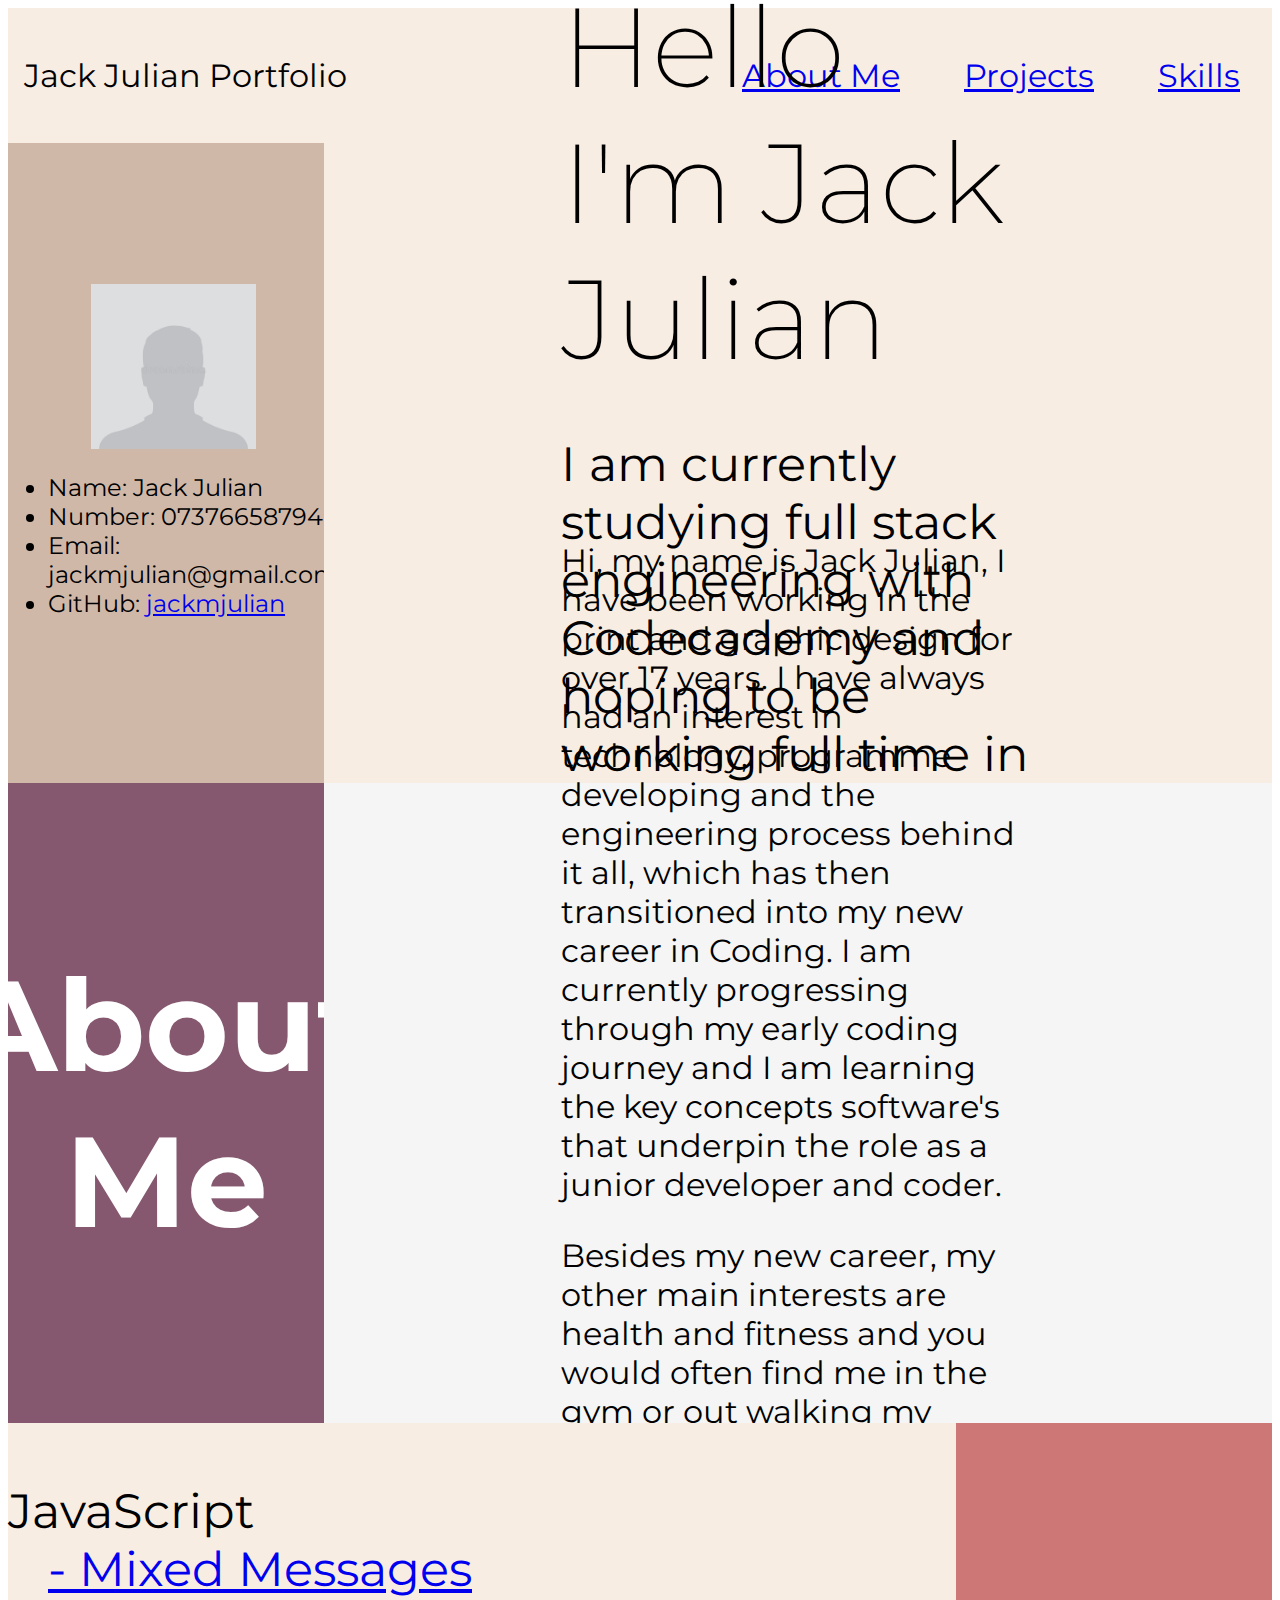
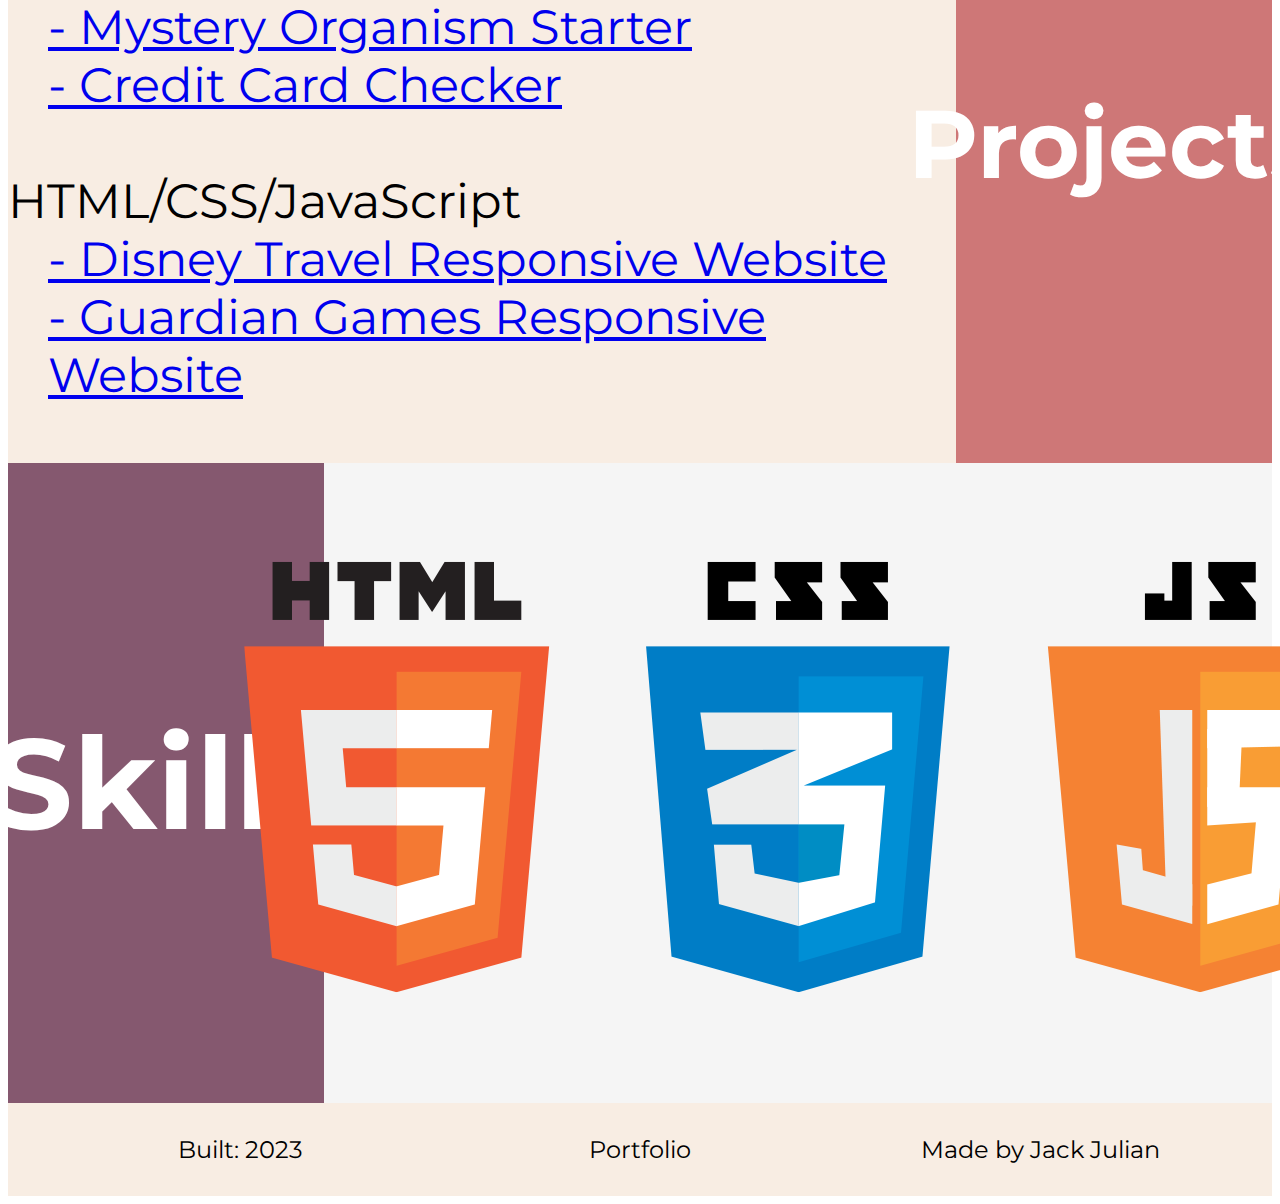
==== index.html @ 4a339996 "First Commit" ====
<!DOCTYPE html>
<html lang="en">
<head>
    <meta charset="UTF-8">
    <meta name="viewport" content="width=device-width, initial-scale=1.0">
    <link rel="preconnect" href="https://fonts.googleapis.com">
    <link rel="preconnect" href="https://fonts.gstatic.com" crossorigin>
    <link href="https://fonts.googleapis.com/css2?family=Montserrat:wght@300&display=swap" rel="stylesheet">
    <link rel="stylesheet" href="./index.css">
    <link rel="stylesheet" href="./index800pixels.css">
    <link rel="stylesheet" href="./index390pixels.css">
    <title>Jack Portfolio</title>
</head>
<body>
    <header>
        <div class="header-name">Jack Julian Portfolio</div>
        <nav class="headlinks">
            <ul>
                <a href="#about-link"><li>About Me</li></a>
                <a href="#project-link"><li>Projects</li></a>
                <a href="#skills-link"><li>Skills</li></a>
            </ul>
        </nav>
    </header>

    <main>
        <!--First Portfolio Section-->
        <section id="grid-container-1">
            <div id="portfolio-left">
                <div id="portfolio-content">
                    <img src="/resources/Avatar.jpeg">
                    <ul>
                        <li>Name: Jack Julian</li>
                        <li>Number: 07376658794</li>
                        <li>Email: jackmjulian@gmail.com</li>
                        <li>GitHub: <a href="https://github.com/jackmjulian">jackmjulian</a></li>
                    </ul>
                </div>
            </div>
            <div id="intro-right">
                <div id="intro-text">
                <h1>Hello<br>I'm Jack Julian</h1>
                <p>I am currently studying full stack engineering with Codecademy and hoping to be working full time in the field by the end of 2023.</p>
                </div>
            </div>
        </section>

        <!--About Me Section-->
        <secton id="grid-container-2">
            <div id="row2-left">
                <div id="row2-left-content">
                    <a id="about-link"><h1>About<br>Me</h1></a>
                </div>
            </div>
            <div id="row2-right">
                <div id="row2-right-content">
                    <p>Hi, my name is Jack Julian, I have been working in the print and graphic design for over 17 years. I have always had an interest in technology, programme developing and the engineering process behind it all, which has then transitioned into my new career in Coding. I am currently progressing through my early coding journey and I am learning the key concepts software's that underpin the role as a junior developer and coder.</p>
                    <p>
                        Besides my new career, my other main interests are health and fitness and you would often find me in the gym or out walking my cockapoo puppy. I am also a keen online gamer, travel the world with my wife and I am a big NBA fan and my next out of work goal, is to watch a NBA game court side. </p>
                </div>
            </div>
        </secton>

        <!--Porjects Section-->
        <secton id="grid-container-3">
            <div id="row3-left">
                <div id="row3-left-content">
                    <dl>
                        <dt>JavaScript</dt>
                        <a href="https://github.com/jackmjulian/Mixed-Messages-Project"><dd>- Mixed Messages</dd></a>
                        <a href="https://github.com/jackmjulian/Mystery-Orgniasm-Starter"><dd>- Mystery Organism Starter</dd></a>
                        <a href="https://github.com/jackmjulian/Credit-Card-Checker"><dd>- Credit Card Checker</dd></a>
                        <br>
                        <dt>HTML/CSS/JavaScript</dt>
                        <a href="https://github.com/jackmjulian/Disney-Travel-Responsive-Website"><dd>- Disney Travel Responsive Website</dd></a>
                        <a href="https://github.com/jackmjulian/Guardian-Games-Responsive-Website"><dd>- Guardian Games Responsive Website</dd></a>
                      </dl>
                    <!--
                    <ul>
                        <li>Mixed Messages</li>
                        <li>Mystery Organism Starter</li>
                        <li>Credit Card Checker</li>
                        <li>Disney Travel Responsive Website</li>
                        <li>Guardian Games Responsive Website</li>
                    </ul>>
                    -->
                </div>
            </div>
            <div id="row3-right">
                <div id="row3-right-content">
                    <a id="project-link"><h1>Projects</h1></a>
                </div>
            </div>
        </secton>

                <!--Skills Section-->
                <secton id="grid-container-4">
                    <div id="row4-left">
                        <div id="row4-left-content">
                            <a id="skills-link"><h1>Skills</h1></a>
                        </div>
                    </div>
                    <div id="row4-right">
                        <div id="row4-right-content">
                            <img src="/resources/html5-logo-devextreme-multi-purpose-controls-html-javascript-3.png">
                            <!--<ul>
                                <li>HTML</li>
                                <br>
                                <li>CSS</li>
                                <br>
                                <li>JavaScript</li>
                            </ul>-->
                        </div>
                    </div>
                </secton>
    </main>
    
    <footer>
        <div class="footer_container">
            <div class="footer_text">
                <span>Built: 2023</span>
                <span>Portfolio</span>
                <span>Made by Jack Julian</span>
            </div>
        </footer_container>
    </footer>
</body>
</html>
---- index.css ----
@media only screen and (min-width: 801px) {

html {
    font-family: 'Montserrat', sans-serif;
    font-size: 1rem;
}

header {
    display: flex;
    justify-content: center;
    width: 100%;
    background-color: #F8EDE3;
}

header .header-name {
    display: flex;
    flex: 1;
    font-size: 2rem;
    align-items: center;
    padding: 1rem;
}

nav ul {
    display: flex;
    flex: 1;
    text-decoration: underline;
}

nav li {
    padding: 2rem;
    font-size: 2rem;
    list-style: none;
}

#grid-container-1 {
    display: flex;
    justify-content: space-evenly;
    justify-content: center;
    height: 40rem;
}

#portfolio-left {
    display: flex;
    background-color: #D0B8A8;
    width: 25%;
    font-size: 1.5rem;
}

#portfolio-left img {
    width: 50%;
}

#portfolio-content {
    display: grid;
    justify-items: center;
    align-content: center;
}


#intro-right {
        display: flex;
        background-color: #F8EDE3;
        justify-content: center;
        align-items: center;
        font-size: 3em;
        width: 75%;
}

#intro-text {
    width: 50%;
}

#intro-text h1 {
    font-size: 7rem;
    font-weight: 200;
    margin: 0;
}

#grid-container-2, #grid-container-4 {
    display: flex;
    justify-content: space-evenly;
    justify-content: center;
    height: 40rem;
}

#row2-left, #row4-left {
    display: flex;
    background-color: #85586F;
    width: 25%;
    justify-content: center;
    align-items: center;
    font-size: 4rem;
    text-align: center;
}

#row2-left-content, #row4-left-content {
    display: grid;
    justify-items: center;
    align-content: center;
    color: white;
}

#row2-right {
    display: flex;
    background-color: whitesmoke;
    justify-content: center;
    align-items: center;
    font-size: 2em;
    width: 75%;
}

#row2-right-content {
    width: 50%;
}

#grid-container-3 {
    display: flex;
    justify-content: space-evenly;
    justify-content: center;
    height: 40rem;
}

#row3-left {
    display: flex;
    background-color: #F8EDE3;
    width: 75%;
    justify-content: center;
    align-items: center;
    font-size: 3rem;
}

#row3-left-content {
    display: grid;
    justify-items: center;
    align-content: center;
}

#row3-right {
    display: flex;
    background-color: #CE7777;
    color: white;
    justify-content: center;
    align-items: center;
    font-size: 3em;
    width: 25%;
}

#row4-right {
    display: flex;
    background-color: whitesmoke;
    justify-content: center;
    align-items: center;
    font-size: 3em;
    width: 75%;
}

.footer_container {
    display: flex;
    padding: 2rem;
    text-align: center;
    background-color: #F8EDE3;
}

.footer_text {
justify-content: center;
display: flex;
width: 100%;
}

.footer_text span {
    flex: 1;
    font-size: 1.5rem;
}
}
---- index800pixels.css ----
@media only screen and (max-width: 800px) and (min-width: 391px) {

    html {
        font-family: 'Montserrat', sans-serif;
        font-size: 0.5rem;
    }
    
    header {
        display: flex;
        justify-content: center;
        width: 100%;
        background-color: #F8EDE3;
    }
    
    header .header-name {
        display: flex;
        flex: 1;
        font-size: 2rem;
        align-items: center;
        padding: 1rem;
    }
    
    nav ul {
        display: flex;
        flex: 1;
        text-decoration: underline;
    }
    
    nav li {
        padding: 2rem;
        font-size: 2rem;
        list-style: none;
    }
    
    #grid-container-1 {
        display: flex;
        justify-content: space-evenly;
        justify-content: center;
        height: 40rem;
    }
    
    #portfolio-left {
        display: flex;
        background-color: #D0B8A8;
        width: 25%;
        font-size: 1rem;
    }
    
    #portfolio-left img {
        width: 75%;
    }
    
    #portfolio-content {
        display: grid;
        justify-items: center;
        align-content: center;
    }
    
    
    #intro-right {
            display: flex;
            background-color: #F8EDE3;
            justify-content: center;
            align-items: center;
            font-size: 2em;
            width: 75%;
    }
    
    #intro-text {
        width: 50%;
    }
    
    #intro-text h1 {
        font-size: 3rem;
        font-weight: 200;
        margin: 0;
    }
    
    #grid-container-2, #grid-container-4 {
        display: flex;
        justify-content: space-evenly;
        justify-content: center;
        height: 40rem;
    }
    
    #row2-left, #row4-left {
        display: flex;
        background-color: #85586F;
        width: 25%;
        justify-content: center;
        align-items: center;
        font-size: 2rem;
        text-align: center;
    }
    
    #row2-left-content {
        display: grid;
        justify-items: center;
        align-content: center;
        color: white;
    }
    
    #row2-right {
        display: flex;
        background-color: whitesmoke;
        justify-content: center;
        align-items: center;
        font-size: 1.5em;
        width: 75%;
    }
    
    #row2-right-content {
        width: 50%;
    }
    
    #grid-container-3 {
        display: flex;
        justify-content: space-evenly;
        justify-content: center;
        height: 40rem;
    }
    
    #row3-left {
        display: flex;
        background-color: #F8EDE3;
        width: 75%;
        justify-content: center;
        align-items: center;
        font-size: 2rem;
    }
    
    #row3-left-content {
        display: grid;
        justify-items: center;
        align-content: center;
    }
    
    #row3-right {
        display: flex;
        background-color: #CE7777;
        color: white;
        justify-content: center;
        align-items: center;
        font-size: 2em;
        width: 25%;
    }
    
    #row4-right {
        display: flex;
        background-color: whitesmoke;
        justify-content: center;
        align-items: center;
        font-size: 1.5em;
        width: 75%;
    }
    
    #row4-left-content {
        display: grid;
        justify-items: center;
        align-content: center;
        color: white;
    }

    #row4-right-content img {
        width: 80%;
        padding: 8rem;
    }

    .footer_container {
        display: flex;
        padding: 2rem;
        text-align: center;
        background-color: #F8EDE3;
    }
    
    .footer_text {
    justify-content: center;
    display: flex;
    width: 100%;
    }
    
    .footer_text span {
        flex: 1;
        font-size: 1.5rem;
    }
    }
---- index390pixels.css ----
@media only screen and (max-width: 391px) {

    html {
        font-family: 'Montserrat', sans-serif;
        font-size: 0.4rem;
    }
    
    header {
        display: flex;
        justify-content: center;
        width: 100%;
        background-color: #F8EDE3;
    }
    
    header .header-name {
        display: flex;
        flex: 1;
        font-size: 2rem;
        align-items: center;
        padding: 1rem;
    }
    
    nav ul {
        display: flex;
        flex: 1;
        text-decoration: underline;
    }
    
    nav li {
        padding: 2rem;
        font-size: 2rem;
        list-style: none;
    }
    
    #grid-container-1 {
        display: flex;
        justify-content: space-evenly;
        justify-content: center;
        height: 40rem;
    }
    
    #portfolio-left {
        display: flex;
        background-color: #D0B8A8;
        width: 25%;
        font-size: 1rem;
    }
    
    #portfolio-left img {
        width: 70%;
    }
    
    #portfolio-content {
        display: grid;
        justify-items: center;
        align-content: center;
        width: 25%;
    }
    
    #portfolio-content ul {
        padding-left: 2rem;
    }
    
    #intro-right {
            display: flex;
            background-color: #F8EDE3;
            justify-content: center;
            align-items: center;
            font-size: 1.5em;
            width: 75%;
    }
    
    #intro-text {
        width: 50%;
    }
    
    #intro-text h1 {
        font-size: 3rem;
        font-weight: 200;
        margin: 0;
    }
    
    #grid-container-2, #grid-container-4 {
        display: flex;
        justify-content: space-evenly;
        justify-content: center;
        height: 40rem;
    }
    
    #row2-left, #row4-left {
        display: flex;
        background-color: #85586F;
        width: 25%;
        justify-content: center;
        align-items: center;
        font-size: 1.5rem;
        text-align: center;
    }
    
    #row2-left-content {
        display: grid;
        justify-items: center;
        align-content: center;
        color: white;
    }
    
    #row2-right {
        display: flex;
        background-color: whitesmoke;
        justify-content: center;
        align-items: center;
        font-size: 1.5em;
        width: 75%;
    }
    
    #row2-right-content {
        width: 75%;
    }
    
    #grid-container-3 {
        display: flex;
        justify-content: space-evenly;
        justify-content: center;
        height: 40rem;
    }
    
    #row3-left {
        display: flex;
        background-color: #F8EDE3;
        width: 75%;
        justify-content: center;
        align-items: center;
        font-size: 1.5rem;
    }
    
    #row3-left-content {
        display: grid;
        justify-items: center;
        align-content: center;
    }
    
    #row3-right {
        display: flex;
        background-color: #CE7777;
        color: white;
        justify-content: center;
        align-items: center;
        font-size: 1.5em;
        width: 25%;
    }
    
    #row4-right {
        display: flex;
        background-color: whitesmoke;
        justify-content: center;
        align-items: center;
        font-size: 1.5em;
        width: 75%;
    }
    
    #row4-left-content {
        display: grid;
        justify-items: center;
        align-content: center;
        color: white;
    }

    #row4-right-content img {
        width: 80%;
        padding: 5rem;
    }

    .footer_container {
        display: flex;
        padding: 2rem;
        text-align: center;
        background-color: #F8EDE3;
    }
    
    .footer_text {
    justify-content: center;
    display: flex;
    width: 100%;
    }
    
    .footer_text span {
        flex: 1;
        font-size: 1.5rem;
    }
    }
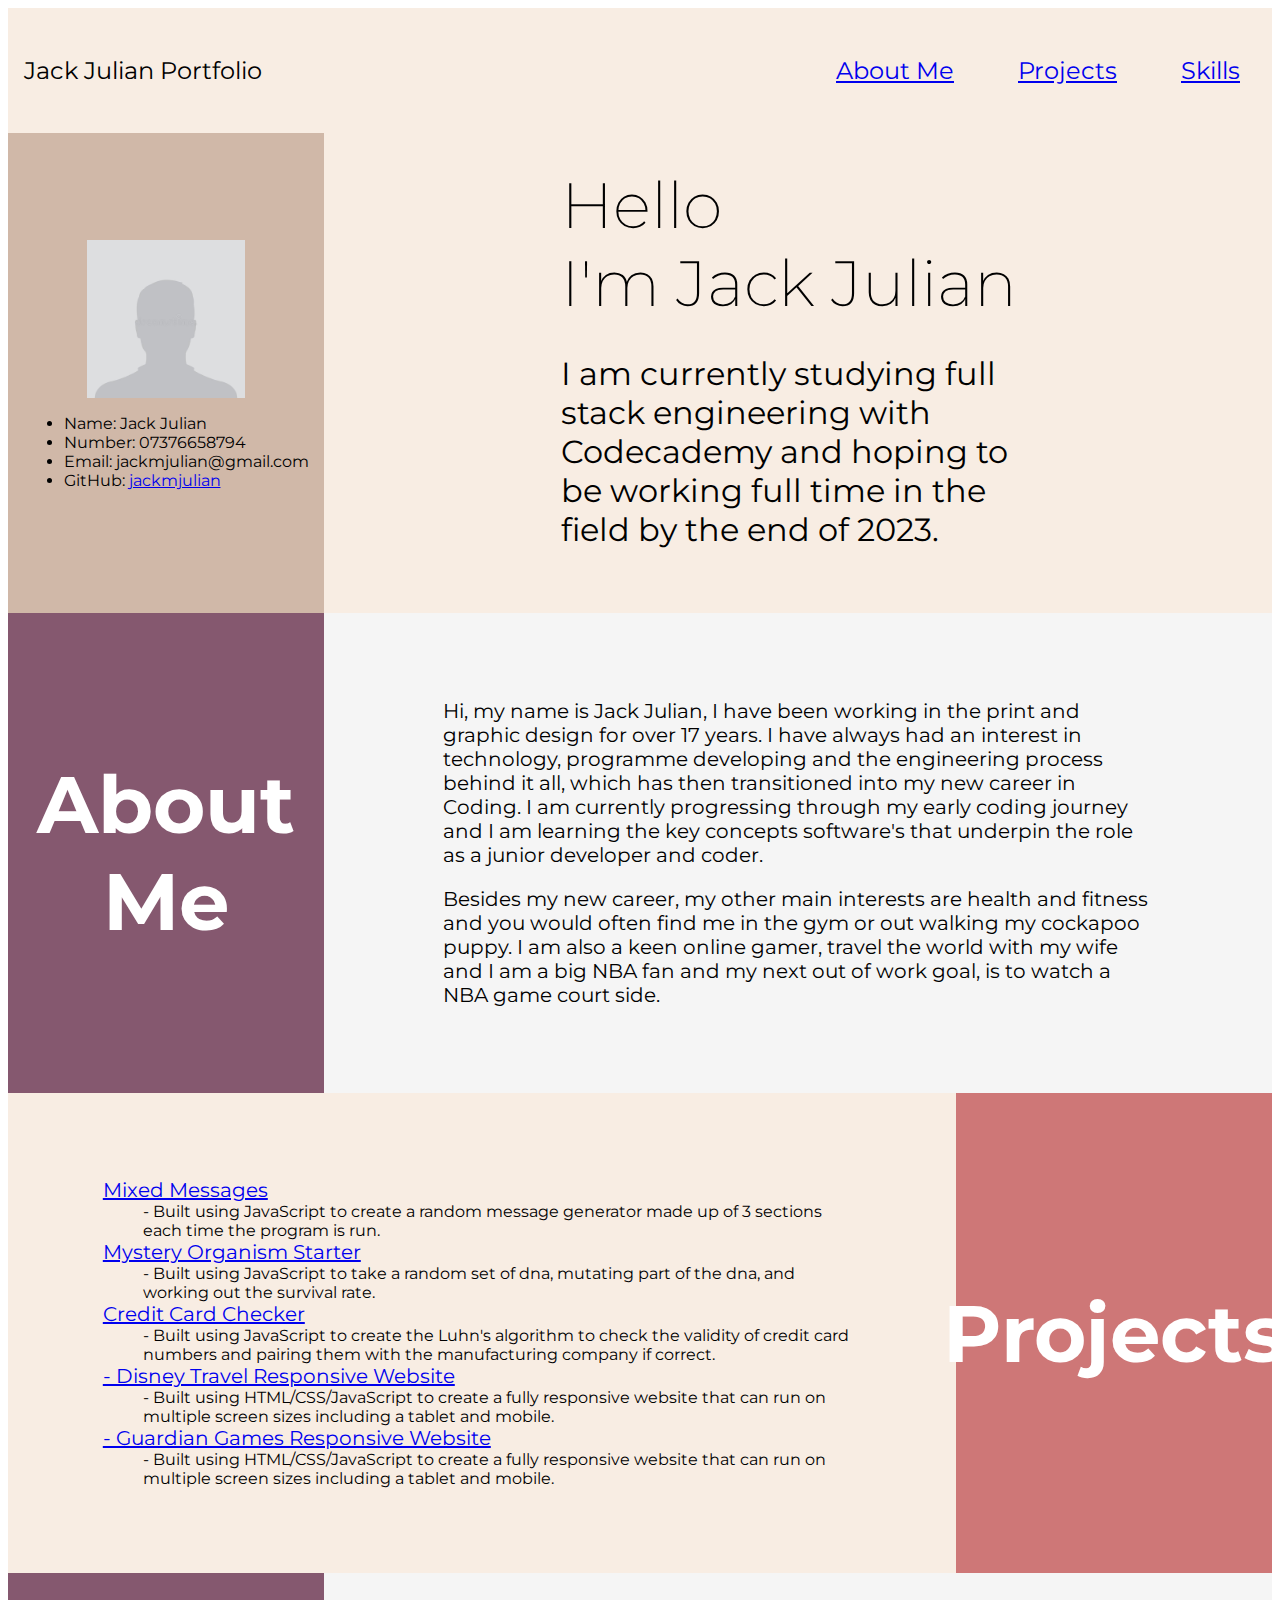
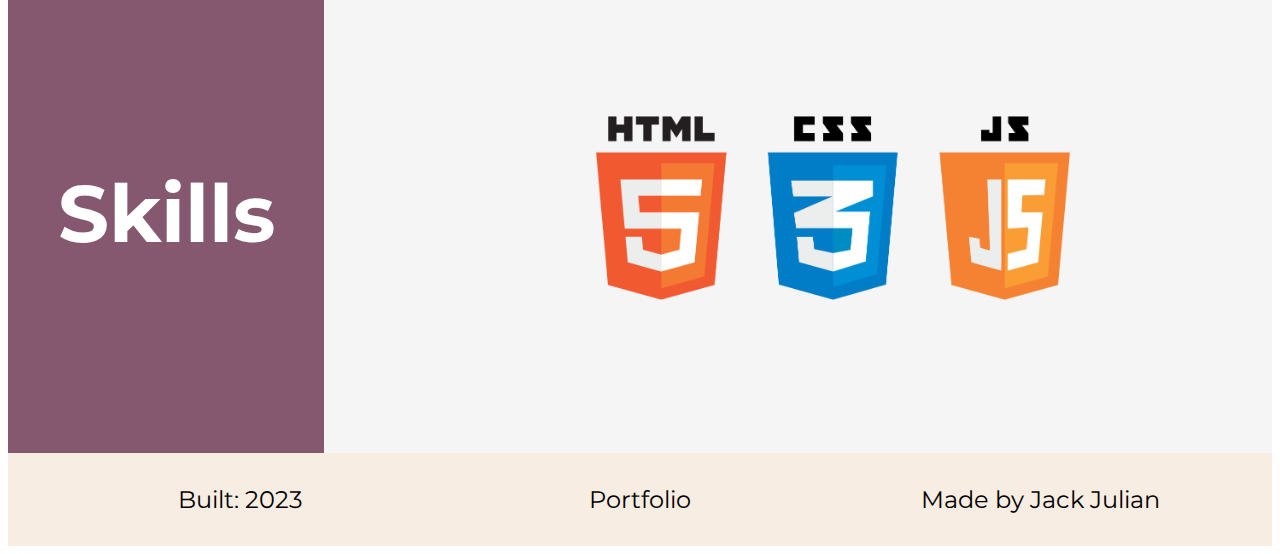
==== commit 7f068b54: "New Changes" ====
--- a/index.html
+++ b/index.html
@@ -66,14 +66,16 @@
             <div id="row3-left">
                 <div id="row3-left-content">
                     <dl>
-                        <dt>JavaScript</dt>
-                        <a href="https://github.com/jackmjulian/Mixed-Messages-Project"><dd>- Mixed Messages</dd></a>
-                        <a href="https://github.com/jackmjulian/Mystery-Orgniasm-Starter"><dd>- Mystery Organism Starter</dd></a>
-                        <a href="https://github.com/jackmjulian/Credit-Card-Checker"><dd>- Credit Card Checker</dd></a>
-                        <br>
-                        <dt>HTML/CSS/JavaScript</dt>
-                        <a href="https://github.com/jackmjulian/Disney-Travel-Responsive-Website"><dd>- Disney Travel Responsive Website</dd></a>
-                        <a href="https://github.com/jackmjulian/Guardian-Games-Responsive-Website"><dd>- Guardian Games Responsive Website</dd></a>
+                        <a href="https://github.com/jackmjulian/Mixed-Messages-Project"><dt>Mixed Messages</dt></a>
+                        <dd>- Built using JavaScript to create a random message generator made up of 3 sections each time the program is run.</dd>
+                        <a href="https://github.com/jackmjulian/Mystery-Orgniasm-Starter"><dt>Mystery Organism Starter</dt></a>
+                        <dd>- Built using JavaScript to take a random set of dna, mutating part of the dna, and working out the survival rate.</dd>
+                        <a href="https://github.com/jackmjulian/Credit-Card-Checker"><dt>Credit Card Checker</dt></a>
+                        <dd>- Built using JavaScript to create the Luhn's algorithm to check the validity of credit card numbers and pairing them with the manufacturing company if correct.</dd>
+                        <a href="https://github.com/jackmjulian/Disney-Travel-Responsive-Website"><dt>- Disney Travel Responsive Website</dt></a>
+                        <dd>- Built using HTML/CSS/JavaScript to create a fully responsive website that can run on multiple screen sizes including a tablet and mobile.</dd>
+                        <a href="https://github.com/jackmjulian/Guardian-Games-Responsive-Website"><dt>- Guardian Games Responsive Website</dt></a>
+                        <dd>- Built using HTML/CSS/JavaScript to create a fully responsive website that can run on multiple screen sizes including a tablet and mobile.</dd>
                       </dl>
                     <!--
                     <ul>
@@ -124,5 +126,6 @@
             </div>
         </footer_container>
     </footer>
+    <script src="./index.js"></script>
 </body>
 </html>--- a/index.css
+++ b/index.css
@@ -16,7 +16,7 @@
 header .header-name {
     display: flex;
     flex: 1;
-    font-size: 2rem;
+    font-size: 1.5rem;
     align-items: center;
     padding: 1rem;
 }
@@ -29,7 +29,7 @@
 
 nav li {
     padding: 2rem;
-    font-size: 2rem;
+    font-size: 1.5rem;
     list-style: none;
 }
 
@@ -37,14 +37,14 @@
     display: flex;
     justify-content: space-evenly;
     justify-content: center;
-    height: 40rem;
+    height: 30rem;
 }
 
 #portfolio-left {
     display: flex;
     background-color: #D0B8A8;
     width: 25%;
-    font-size: 1.5rem;
+    font-size: 1rem;
 }
 
 #portfolio-left img {
@@ -63,7 +63,7 @@
         background-color: #F8EDE3;
         justify-content: center;
         align-items: center;
-        font-size: 3em;
+        font-size: 2em;
         width: 75%;
 }
 
@@ -72,7 +72,7 @@
 }
 
 #intro-text h1 {
-    font-size: 7rem;
+    font-size: 4rem;
     font-weight: 200;
     margin: 0;
 }
@@ -81,7 +81,7 @@
     display: flex;
     justify-content: space-evenly;
     justify-content: center;
-    height: 40rem;
+    height: 30rem;
 }
 
 #row2-left, #row4-left {
@@ -90,7 +90,7 @@
     width: 25%;
     justify-content: center;
     align-items: center;
-    font-size: 4rem;
+    font-size: 2.5rem;
     text-align: center;
 }
 
@@ -106,19 +106,19 @@
     background-color: whitesmoke;
     justify-content: center;
     align-items: center;
-    font-size: 2em;
+    font-size: 1.25em;
     width: 75%;
 }
 
 #row2-right-content {
-    width: 50%;
+    width: 75%;
 }
 
 #grid-container-3 {
     display: flex;
     justify-content: space-evenly;
     justify-content: center;
-    height: 40rem;
+    height: 30rem;
 }
 
 #row3-left {
@@ -127,14 +127,19 @@
     width: 75%;
     justify-content: center;
     align-items: center;
-    font-size: 3rem;
+    font-size: 1rem;
 }
 
 #row3-left-content {
     display: grid;
     justify-items: center;
     align-content: center;
+    width: 80%;
 }
+#row3-left-content dt {
+    font-size: 1.25rem;
+}
+
 
 #row3-right {
     display: flex;
@@ -142,7 +147,7 @@
     color: white;
     justify-content: center;
     align-items: center;
-    font-size: 3em;
+    font-size: 2.5em;
     width: 25%;
 }
 
@@ -151,8 +156,13 @@
     background-color: whitesmoke;
     justify-content: center;
     align-items: center;
-    font-size: 3em;
+    font-size: 2.5em;
     width: 75%;
+}
+
+#row4-right-content img {
+    width: 50%;
+    padding: 0 17rem;
 }
 
 .footer_container {
--- a/index800pixels.css
+++ b/index800pixels.css
@@ -127,13 +127,14 @@
         width: 75%;
         justify-content: center;
         align-items: center;
-        font-size: 2rem;
+        font-size: 1.25rem;
     }
     
     #row3-left-content {
         display: grid;
         justify-items: center;
         align-content: center;
+        width: 75%;
     }
     
     #row3-right {
--- a/index390pixels.css
+++ b/index390pixels.css
@@ -131,13 +131,14 @@
         width: 75%;
         justify-content: center;
         align-items: center;
-        font-size: 1.5rem;
+        font-size: 1rem;
     }
     
     #row3-left-content {
         display: grid;
         justify-items: center;
         align-content: center;
+        width: 75%;
     }
     
     #row3-right {
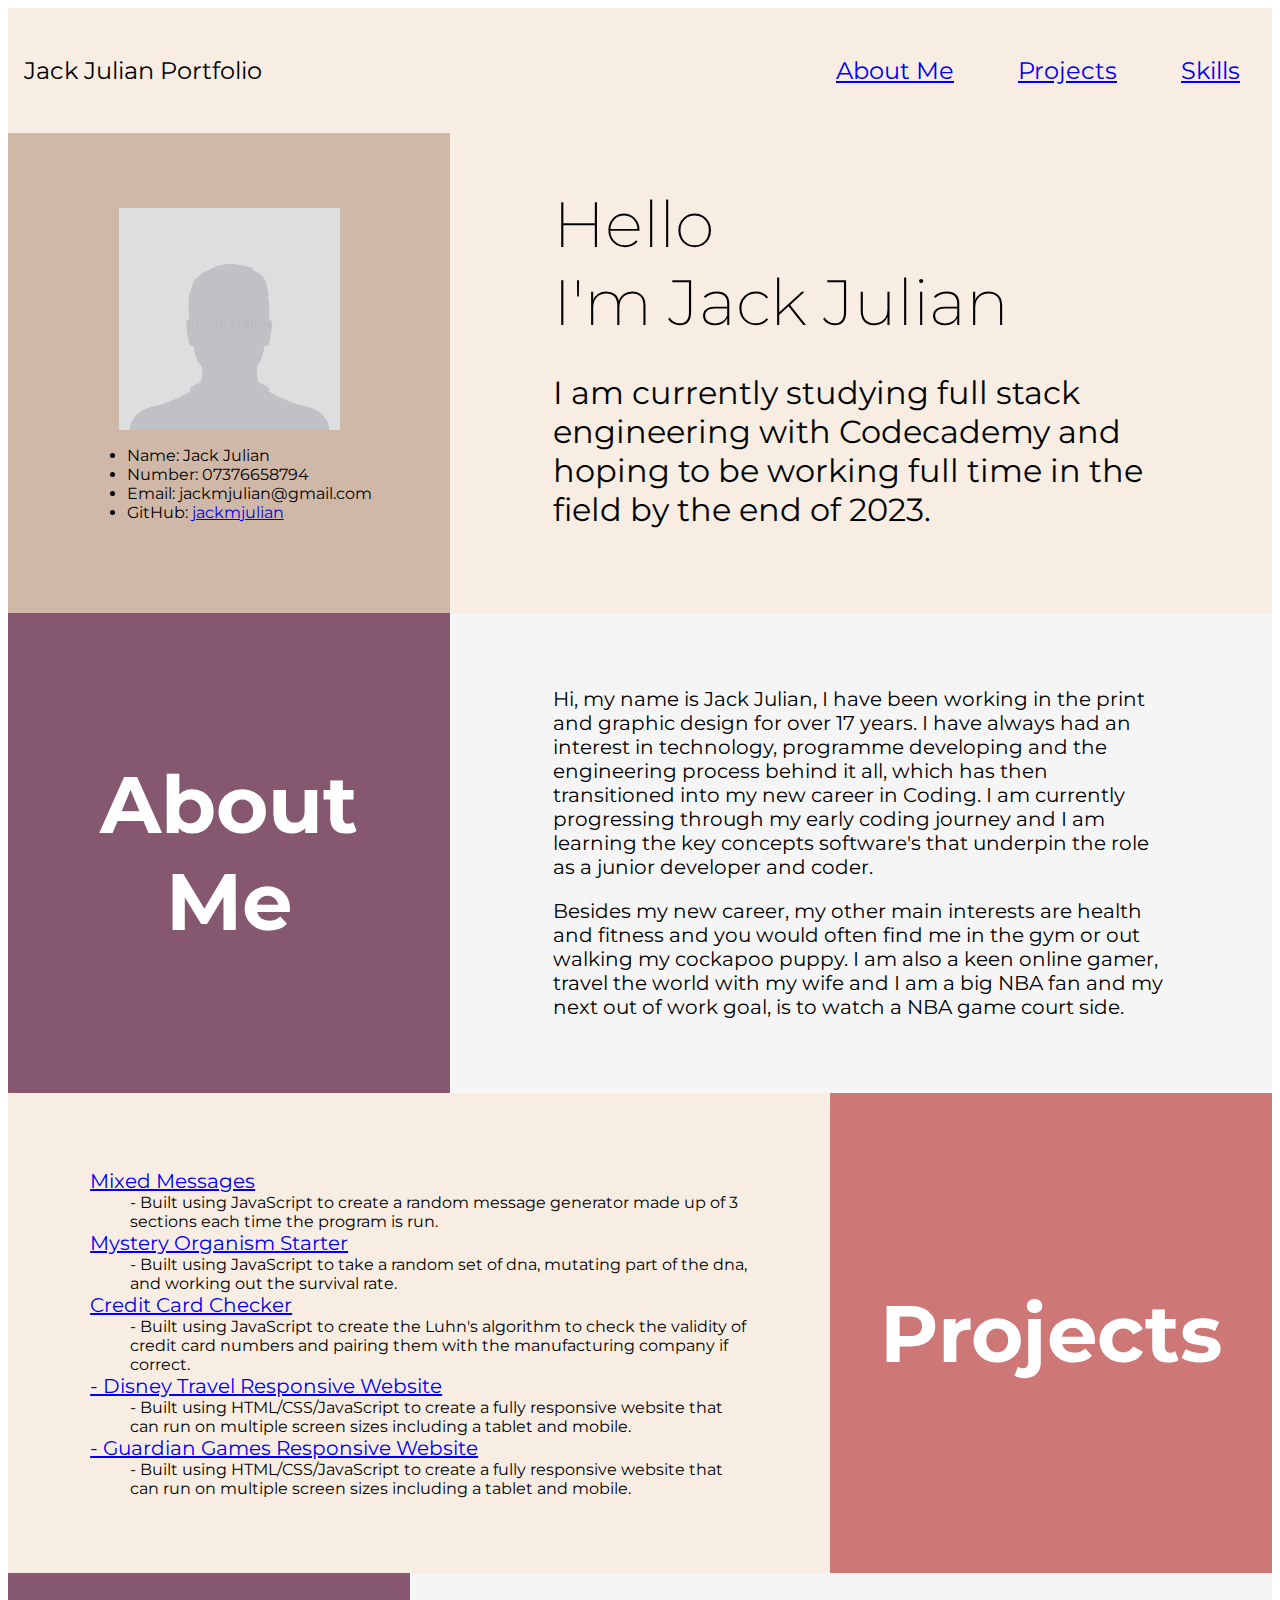
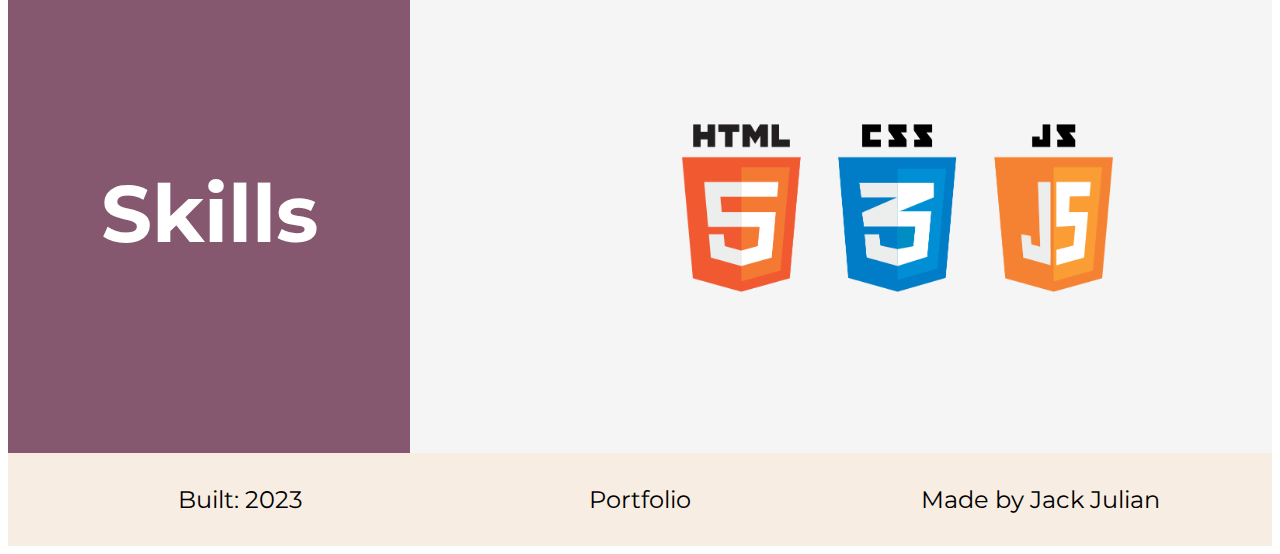
==== commit 7abccb65: "Update to Images" ====
--- a/index.html
+++ b/index.html
@@ -1,6 +1,6 @@
 <!DOCTYPE html>
 <html lang="en">
-<head>
+<head> <!--NEW VERSION 3-->
     <meta charset="UTF-8">
     <meta name="viewport" content="width=device-width, initial-scale=1.0">
     <link rel="preconnect" href="https://fonts.googleapis.com">
@@ -28,7 +28,7 @@
         <section id="grid-container-1">
             <div id="portfolio-left">
                 <div id="portfolio-content">
-                    <img src="/resources/Avatar.jpeg">
+                    <img src="resources/Avatar.jpeg">
                     <ul>
                         <li>Name: Jack Julian</li>
                         <li>Number: 07376658794</li>
@@ -104,7 +104,7 @@
                     </div>
                     <div id="row4-right">
                         <div id="row4-right-content">
-                            <img src="/resources/html5-logo-devextreme-multi-purpose-controls-html-javascript-3.png">
+                            <img src="resources/html5-logo-devextreme-multi-purpose-controls-html-javascript-3.png">
                             <!--<ul>
                                 <li>HTML</li>
                                 <br>
--- a/index.css
+++ b/index.css
@@ -43,7 +43,7 @@
 #portfolio-left {
     display: flex;
     background-color: #D0B8A8;
-    width: 25%;
+    width: 35%;
     font-size: 1rem;
 }
 
@@ -64,11 +64,11 @@
         justify-content: center;
         align-items: center;
         font-size: 2em;
-        width: 75%;
+        width: 65%;
 }
 
 #intro-text {
-    width: 50%;
+    width: 75%;
 }
 
 #intro-text h1 {
@@ -87,7 +87,7 @@
 #row2-left, #row4-left {
     display: flex;
     background-color: #85586F;
-    width: 25%;
+    width: 35%;
     justify-content: center;
     align-items: center;
     font-size: 2.5rem;
@@ -107,7 +107,7 @@
     justify-content: center;
     align-items: center;
     font-size: 1.25em;
-    width: 75%;
+    width: 65%;
 }
 
 #row2-right-content {
@@ -124,7 +124,7 @@
 #row3-left {
     display: flex;
     background-color: #F8EDE3;
-    width: 75%;
+    width: 65%;
     justify-content: center;
     align-items: center;
     font-size: 1rem;
@@ -148,7 +148,7 @@
     justify-content: center;
     align-items: center;
     font-size: 2.5em;
-    width: 25%;
+    width: 35%;
 }
 
 #row4-right {
--- a/index800pixels.css
+++ b/index800pixels.css
@@ -1,5 +1,5 @@
 
-@media only screen and (max-width: 800px) and (min-width: 391px) {
+@media only screen and (max-width: 800px) and (min-width: 432px) {
 
     html {
         font-family: 'Montserrat', sans-serif;
@@ -43,7 +43,7 @@
     #portfolio-left {
         display: flex;
         background-color: #D0B8A8;
-        width: 25%;
+        width: 35%;
         font-size: 1rem;
     }
     
@@ -64,11 +64,11 @@
             justify-content: center;
             align-items: center;
             font-size: 2em;
-            width: 75%;
+            width: 65%;
     }
     
     #intro-text {
-        width: 50%;
+        width: 75%;
     }
     
     #intro-text h1 {
@@ -87,7 +87,7 @@
     #row2-left, #row4-left {
         display: flex;
         background-color: #85586F;
-        width: 25%;
+        width: 35%;
         justify-content: center;
         align-items: center;
         font-size: 2rem;
@@ -107,11 +107,11 @@
         justify-content: center;
         align-items: center;
         font-size: 1.5em;
-        width: 75%;
+        width: 65%;
     }
     
     #row2-right-content {
-        width: 50%;
+        width: 75%;
     }
     
     #grid-container-3 {
@@ -124,7 +124,7 @@
     #row3-left {
         display: flex;
         background-color: #F8EDE3;
-        width: 75%;
+        width: 65%;
         justify-content: center;
         align-items: center;
         font-size: 1.25rem;
@@ -144,7 +144,7 @@
         justify-content: center;
         align-items: center;
         font-size: 2em;
-        width: 25%;
+        width: 35%;
     }
     
     #row4-right {
--- a/index390pixels.css
+++ b/index390pixels.css
@@ -1,5 +1,5 @@
 
-@media only screen and (max-width: 391px) {
+@media only screen and (max-width: 431px) {
 
     html {
         font-family: 'Montserrat', sans-serif;
@@ -16,7 +16,7 @@
     header .header-name {
         display: flex;
         flex: 1;
-        font-size: 2rem;
+        font-size: 1.5rem;
         align-items: center;
         padding: 1rem;
     }
@@ -29,7 +29,7 @@
     
     nav li {
         padding: 2rem;
-        font-size: 2rem;
+        font-size: 1.5rem;
         list-style: none;
     }
     
@@ -43,8 +43,7 @@
     #portfolio-left {
         display: flex;
         background-color: #D0B8A8;
-        width: 25%;
-        font-size: 1rem;
+        width: 35%;
     }
     
     #portfolio-left img {
@@ -55,11 +54,11 @@
         display: grid;
         justify-items: center;
         align-content: center;
-        width: 25%;
     }
     
     #portfolio-content ul {
         padding-left: 2rem;
+        font-size: 1rem;
     }
     
     #intro-right {
@@ -67,12 +66,12 @@
             background-color: #F8EDE3;
             justify-content: center;
             align-items: center;
-            font-size: 1.5em;
-            width: 75%;
+            font-size: 1em;
+            width: 65%;
     }
     
     #intro-text {
-        width: 50%;
+        width: 75%;
     }
     
     #intro-text h1 {
@@ -91,10 +90,10 @@
     #row2-left, #row4-left {
         display: flex;
         background-color: #85586F;
-        width: 25%;
+        width: 35%;
         justify-content: center;
         align-items: center;
-        font-size: 1.5rem;
+        font-size: 1.25rem;
         text-align: center;
     }
     
@@ -110,8 +109,8 @@
         background-color: whitesmoke;
         justify-content: center;
         align-items: center;
-        font-size: 1.5em;
-        width: 75%;
+        font-size: 1em;
+        width: 65%;
     }
     
     #row2-right-content {
@@ -128,7 +127,7 @@
     #row3-left {
         display: flex;
         background-color: #F8EDE3;
-        width: 75%;
+        width: 65%;
         justify-content: center;
         align-items: center;
         font-size: 1rem;
@@ -147,8 +146,8 @@
         color: white;
         justify-content: center;
         align-items: center;
-        font-size: 1.5em;
-        width: 25%;
+        font-size: 1.25em;
+        width: 35%;
     }
     
     #row4-right {
@@ -157,7 +156,7 @@
         justify-content: center;
         align-items: center;
         font-size: 1.5em;
-        width: 75%;
+        width: 65%;
     }
     
     #row4-left-content {
